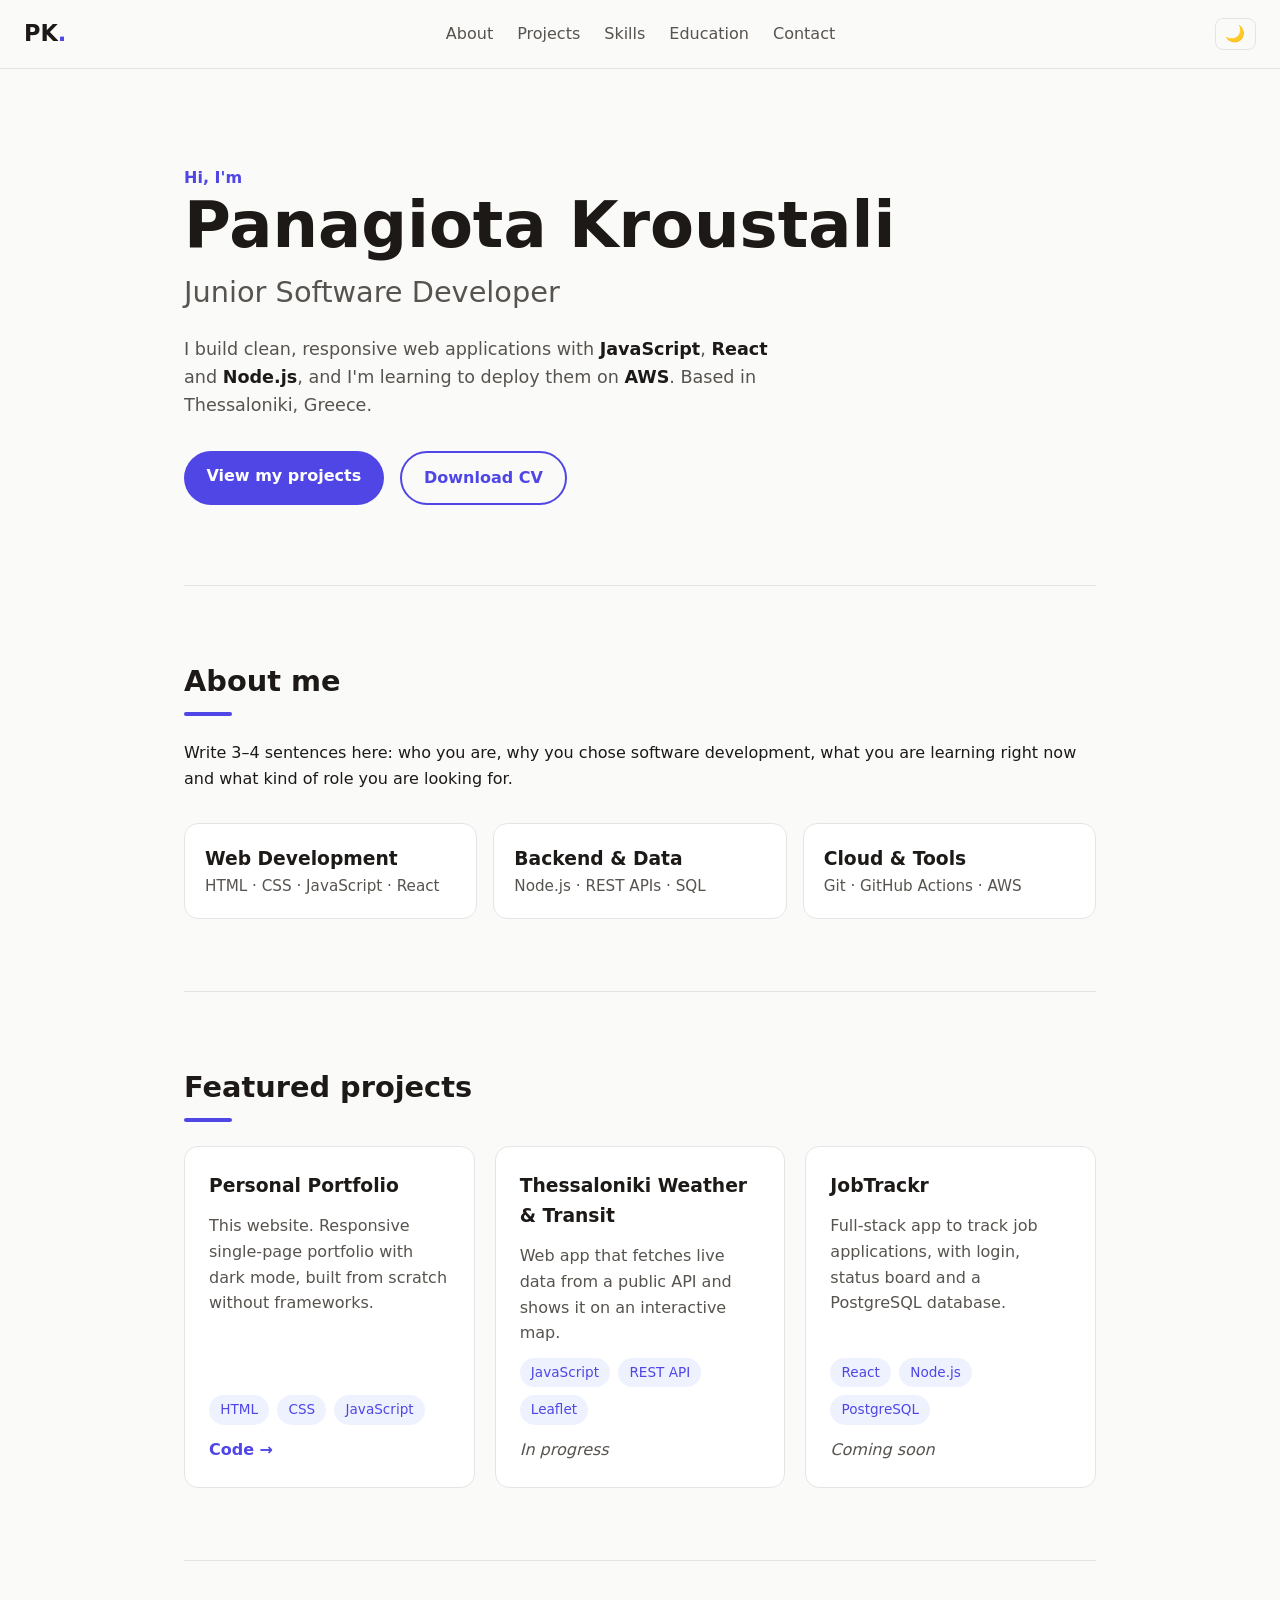
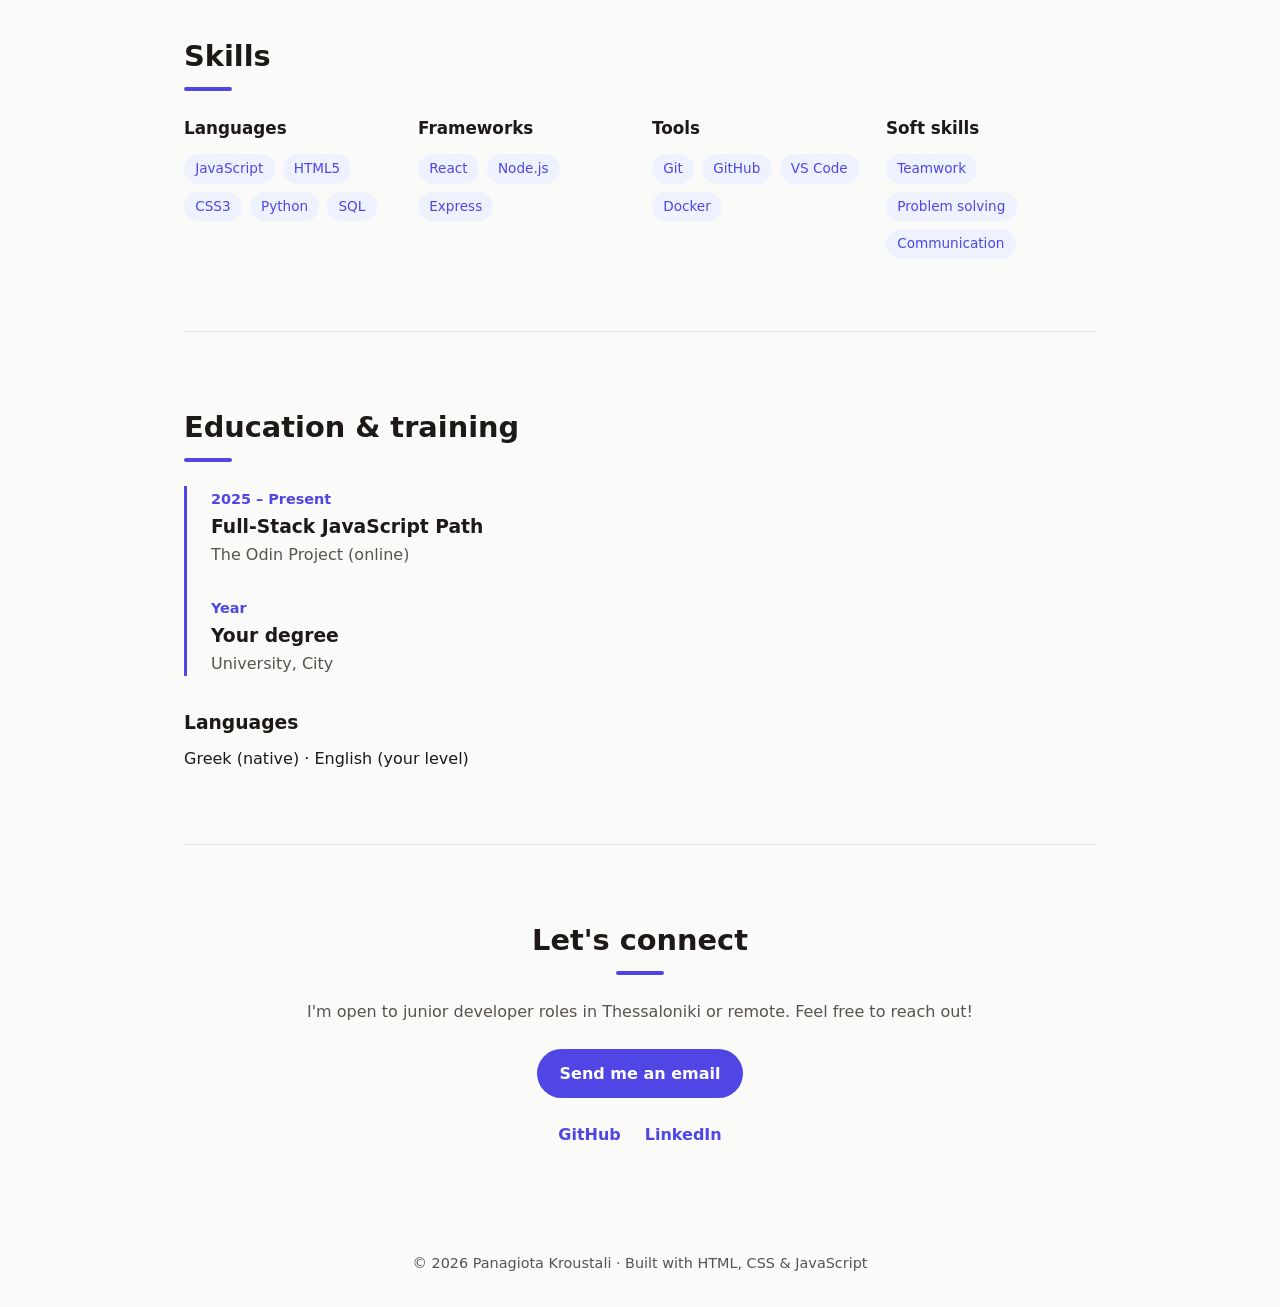
==== index.html @ d5922491 "Add portfolio website" ====
<!DOCTYPE html>
<html lang="en">
<head>
  <meta charset="UTF-8">
  <!-- Κάνει τη σελίδα να φαίνεται σωστά στο κινητό -->
  <meta name="viewport" content="width=device-width, initial-scale=1.0">
  <title>Panagiota Kroustali | Junior Software Developer</title>
  <meta name="description" content="Portfolio of Panagiota Kroustali, Junior Software Developer based in Thessaloniki.">
  <link rel="stylesheet" href="style.css">
</head>
<body>

  <!-- ===== ΜΕΝΟΥ ΠΛΟΗΓΗΣΗΣ (μένει πάνω όταν κάνεις scroll) ===== -->
  <header class="navbar">
    <a href="#top" class="logo">PK<span>.</span></a>
    <nav>
      <ul class="nav-links" id="nav-links">
        <li><a href="#about">About</a></li>
        <li><a href="#projects">Projects</a></li>
        <li><a href="#skills">Skills</a></li>
        <li><a href="#education">Education</a></li>
        <li><a href="#contact">Contact</a></li>
      </ul>
    </nav>
    <div class="nav-actions">
      <!-- Κουμπί για σκούρο/φωτεινό θέμα (το χειρίζεται το script.js) -->
      <button id="theme-toggle" aria-label="Toggle dark mode">🌙</button>
      <!-- Κουμπί μενού για κινητά -->
      <button id="menu-toggle" aria-label="Open menu">☰</button>
    </div>
  </header>

  <main id="top">

    <!-- ===== HERO: η πρώτη εικόνα που βλέπει ο επισκέπτης ===== -->
    <section class="hero">
      <p class="hero-hello">Hi, I'm</p>
      <h1>Panagiota Kroustali</h1>
      <h2 class="hero-title">Junior Software Developer</h2>
      <p class="hero-text">
        I build clean, responsive web applications with
        <strong>JavaScript</strong>, <strong>React</strong> and <strong>Node.js</strong>,
        and I'm learning to deploy them on <strong>AWS</strong>.
        Based in Thessaloniki, Greece.
      </p>
      <div class="hero-buttons">
        <a href="#projects" class="btn btn-primary">View my projects</a>
        <a href="cv.pdf" class="btn btn-outline" target="_blank">Download CV</a>
      </div>
    </section>

    <!-- ===== ABOUT ===== -->
    <section id="about" class="section">
      <h2 class="section-title">About me</h2>
      <p>
        Write 3–4 sentences here: who you are, why you chose software development,
        what you are learning right now and what kind of role you are looking for.
      </p>
      <div class="highlights">
        <div class="highlight">
          <h3>Web Development</h3>
          <p>HTML · CSS · JavaScript · React</p>
        </div>
        <div class="highlight">
          <h3>Backend & Data</h3>
          <p>Node.js · REST APIs · SQL</p>
        </div>
        <div class="highlight">
          <h3>Cloud & Tools</h3>
          <p>Git · GitHub Actions · AWS</p>
        </div>
      </div>
    </section>

    <!-- ===== PROJECTS: η πιο σημαντική ενότητα =====
         Για κάθε νέο project, αντίγραψε ένα ολόκληρο <article class="card"> ... </article> -->
    <section id="projects" class="section">
      <h2 class="section-title">Featured projects</h2>
      <div class="cards">

        <article class="card">
          <h3>Personal Portfolio</h3>
          <p>This website. Responsive single-page portfolio with dark mode, built from scratch without frameworks.</p>
          <ul class="tags">
            <li>HTML</li><li>CSS</li><li>JavaScript</li>
          </ul>
          <div class="card-links">
            <a href="https://github.com/panagiota-kroustali/panagiota-kroustali.github.io" target="_blank">Code →</a>
          </div>
        </article>

        <article class="card">
          <h3>Thessaloniki Weather & Transit</h3>
          <p>Web app that fetches live data from a public API and shows it on an interactive map.</p>
          <ul class="tags">
            <li>JavaScript</li><li>REST API</li><li>Leaflet</li>
          </ul>
          <div class="card-links">
            <span class="soon">In progress</span>
          </div>
        </article>

        <article class="card">
          <h3>JobTrackr</h3>
          <p>Full-stack app to track job applications, with login, status board and a PostgreSQL database.</p>
          <ul class="tags">
            <li>React</li><li>Node.js</li><li>PostgreSQL</li>
          </ul>
          <div class="card-links">
            <span class="soon">Coming soon</span>
          </div>
        </article>

      </div>
    </section>

    <!-- ===== SKILLS ===== -->
    <section id="skills" class="section">
      <h2 class="section-title">Skills</h2>
      <div class="skills-grid">
        <div>
          <h3>Languages</h3>
          <ul class="tags"><li>JavaScript</li><li>HTML5</li><li>CSS3</li><li>Python</li><li>SQL</li></ul>
        </div>
        <div>
          <h3>Frameworks</h3>
          <ul class="tags"><li>React</li><li>Node.js</li><li>Express</li></ul>
        </div>
        <div>
          <h3>Tools</h3>
          <ul class="tags"><li>Git</li><li>GitHub</li><li>VS Code</li><li>Docker</li></ul>
        </div>
        <div>
          <h3>Soft skills</h3>
          <ul class="tags"><li>Teamwork</li><li>Problem solving</li><li>Communication</li></ul>
        </div>
      </div>
    </section>

    <!-- ===== EDUCATION ===== -->
    <section id="education" class="section">
      <h2 class="section-title">Education & training</h2>
      <div class="timeline">
        <div class="timeline-item">
          <span class="year">2025 – Present</span>
          <h3>Full-Stack JavaScript Path</h3>
          <p>The Odin Project (online)</p>
        </div>
        <div class="timeline-item">
          <span class="year">Year</span>
          <h3>Your degree</h3>
          <p>University, City</p>
        </div>
      </div>
      <h3 class="sub-title">Languages</h3>
      <p>Greek (native) · English (your level)</p>
    </section>

    <!-- ===== CONTACT ===== -->
    <section id="contact" class="section contact">
      <h2 class="section-title">Let's connect</h2>
      <p>I'm open to junior developer roles in Thessaloniki or remote. Feel free to reach out!</p>
      <a href="mailto:your.email@example.com" class="btn btn-primary">Send me an email</a>
      <div class="socials">
        <a href="https://github.com/panagiota-kroustali" target="_blank">GitHub</a>
        <a href="https://linkedin.com/in/your-profile" target="_blank">LinkedIn</a>
      </div>
    </section>

  </main>

  <footer class="footer">
    <p>© <span id="year"></span> Panagiota Kroustali · Built with HTML, CSS & JavaScript</p>
  </footer>

  <script src="script.js"></script>
</body>
</html>
---- style.css ----
/* ===== ΧΡΩΜΑΤΑ & ΜΕΤΑΒΛΗΤΕΣ =====
   Άλλαξε εδώ τα χρώματα και αλλάζει όλη η σελίδα. */
:root {
  --bg: #fafaf9;
  --surface: #ffffff;
  --text: #1c1917;
  --muted: #57534e;
  --accent: #4f46e5;       /* κύριο χρώμα (μωβ-μπλε) */
  --accent-soft: #eef2ff;
  --border: #e7e5e4;
  --radius: 14px;
  --max-width: 960px;
}

/* Σκούρο θέμα: ενεργοποιείται όταν το <body> έχει την κλάση "dark" */
body.dark {
  --bg: #0c0a09;
  --surface: #1c1917;
  --text: #f5f5f4;
  --muted: #a8a29e;
  --accent: #818cf8;
  --accent-soft: #1e1b4b;
  --border: #292524;
}

/* ===== ΒΑΣΙΚΑ ===== */
* { box-sizing: border-box; margin: 0; padding: 0; }

html { scroll-behavior: smooth; scroll-padding-top: 80px; }

body {
  font-family: system-ui, -apple-system, "Segoe UI", Roboto, sans-serif;
  background: var(--bg);
  color: var(--text);
  line-height: 1.6;
  transition: background 0.3s, color 0.3s;
}

a { color: var(--accent); text-decoration: none; }
a:hover { text-decoration: underline; }

/* ===== NAVBAR ===== */
.navbar {
  position: sticky;
  top: 0;
  z-index: 10;
  display: flex;
  align-items: center;
  justify-content: space-between;
  padding: 1rem 1.5rem;
  background: var(--bg);
  border-bottom: 1px solid var(--border);
}

.logo { font-weight: 800; font-size: 1.4rem; color: var(--text); }
.logo span { color: var(--accent); }

.nav-links { display: flex; gap: 1.5rem; list-style: none; }
.nav-links a { color: var(--muted); font-weight: 500; }
.nav-links a:hover { color: var(--accent); text-decoration: none; }

.nav-actions { display: flex; gap: 0.5rem; }
.nav-actions button {
  background: none;
  border: 1px solid var(--border);
  border-radius: 8px;
  padding: 0.35rem 0.6rem;
  font-size: 1rem;
  cursor: pointer;
  color: var(--text);
}
#menu-toggle { display: none; } /* εμφανίζεται μόνο σε κινητά */

/* ===== ΕΝΟΤΗΤΕΣ ===== */
main { max-width: var(--max-width); margin: 0 auto; padding: 0 1.5rem; }

.section { padding: 4.5rem 0; border-bottom: 1px solid var(--border); }

.section-title {
  font-size: 1.8rem;
  margin-bottom: 1.5rem;
}
.section-title::after {
  content: "";
  display: block;
  width: 48px;
  height: 4px;
  margin-top: 0.5rem;
  border-radius: 2px;
  background: var(--accent);
}

.sub-title { margin: 2rem 0 0.5rem; }

/* ===== HERO ===== */
.hero { padding: 6rem 0 5rem; border-bottom: 1px solid var(--border); }
.hero-hello { color: var(--accent); font-weight: 600; }
.hero h1 { font-size: clamp(2.5rem, 7vw, 4rem); line-height: 1.1; }
.hero-title { font-size: clamp(1.3rem, 3vw, 1.8rem); color: var(--muted); font-weight: 500; margin: 0.5rem 0 1.25rem; }
.hero-text { max-width: 600px; color: var(--muted); font-size: 1.1rem; }
.hero-text strong { color: var(--text); }
.hero-buttons { display: flex; flex-wrap: wrap; gap: 1rem; margin-top: 2rem; }

/* ===== ΚΟΥΜΠΙΑ ===== */
.btn {
  display: inline-block;
  padding: 0.75rem 1.4rem;
  border-radius: 999px;
  font-weight: 600;
  transition: transform 0.15s;
}
.btn:hover { transform: translateY(-2px); text-decoration: none; }
.btn-primary { background: var(--accent); color: #fff; }
.btn-outline { border: 2px solid var(--accent); color: var(--accent); }

/* ===== ABOUT ===== */
.highlights {
  display: grid;
  grid-template-columns: repeat(auto-fit, minmax(220px, 1fr));
  gap: 1rem;
  margin-top: 2rem;
}
.highlight {
  background: var(--surface);
  border: 1px solid var(--border);
  border-radius: var(--radius);
  padding: 1.25rem;
}
.highlight p { color: var(--muted); font-size: 0.95rem; }

/* ===== PROJECTS ===== */
.cards {
  display: grid;
  grid-template-columns: repeat(auto-fit, minmax(260px, 1fr));
  gap: 1.25rem;
}
.card {
  display: flex;
  flex-direction: column;
  gap: 0.75rem;
  background: var(--surface);
  border: 1px solid var(--border);
  border-radius: var(--radius);
  padding: 1.5rem;
  transition: transform 0.2s, box-shadow 0.2s;
}
.card:hover { transform: translateY(-4px); box-shadow: 0 10px 30px rgba(0, 0, 0, 0.08); }
.card p { color: var(--muted); flex-grow: 1; }
.card-links { font-weight: 600; }
.soon { color: var(--muted); font-style: italic; font-weight: 400; }

/* ===== TAGS (ετικέτες τεχνολογιών) ===== */
.tags { display: flex; flex-wrap: wrap; gap: 0.5rem; list-style: none; }
.tags li {
  background: var(--accent-soft);
  color: var(--accent);
  padding: 0.25rem 0.7rem;
  border-radius: 999px;
  font-size: 0.85rem;
  font-weight: 500;
}

/* ===== SKILLS ===== */
.skills-grid {
  display: grid;
  grid-template-columns: repeat(auto-fit, minmax(200px, 1fr));
  gap: 1.5rem;
}
.skills-grid h3 { margin-bottom: 0.75rem; font-size: 1.05rem; }

/* ===== EDUCATION (χρονολόγιο) ===== */
.timeline { border-left: 3px solid var(--accent); padding-left: 1.5rem; }
.timeline-item { margin-bottom: 1.75rem; }
.timeline-item .year { color: var(--accent); font-weight: 600; font-size: 0.9rem; }
.timeline-item p { color: var(--muted); }

/* ===== CONTACT ===== */
.contact { text-align: center; border-bottom: none; }
.contact .section-title::after { margin-left: auto; margin-right: auto; }
.contact p { color: var(--muted); margin-bottom: 1.5rem; }
.socials { display: flex; justify-content: center; gap: 1.5rem; margin-top: 1.5rem; font-weight: 600; }

/* ===== FOOTER ===== */
.footer { text-align: center; padding: 2rem; color: var(--muted); font-size: 0.9rem; }

/* ===== ΚΙΝΗΤΑ (οθόνες μικρότερες από 700px) ===== */
@media (max-width: 700px) {
  #menu-toggle { display: inline-block; }
  .nav-links {
    display: none;                 /* κρυμμένο μέχρι να πατηθεί το ☰ */
    position: absolute;
    top: 100%;
    left: 0;
    right: 0;
    flex-direction: column;
    gap: 0;
    background: var(--bg);
    border-bottom: 1px solid var(--border);
  }
  .nav-links.open { display: flex; }
  .nav-links a { display: block; padding: 1rem 1.5rem; }
  .hero { padding: 4rem 0 3.5rem; }
}
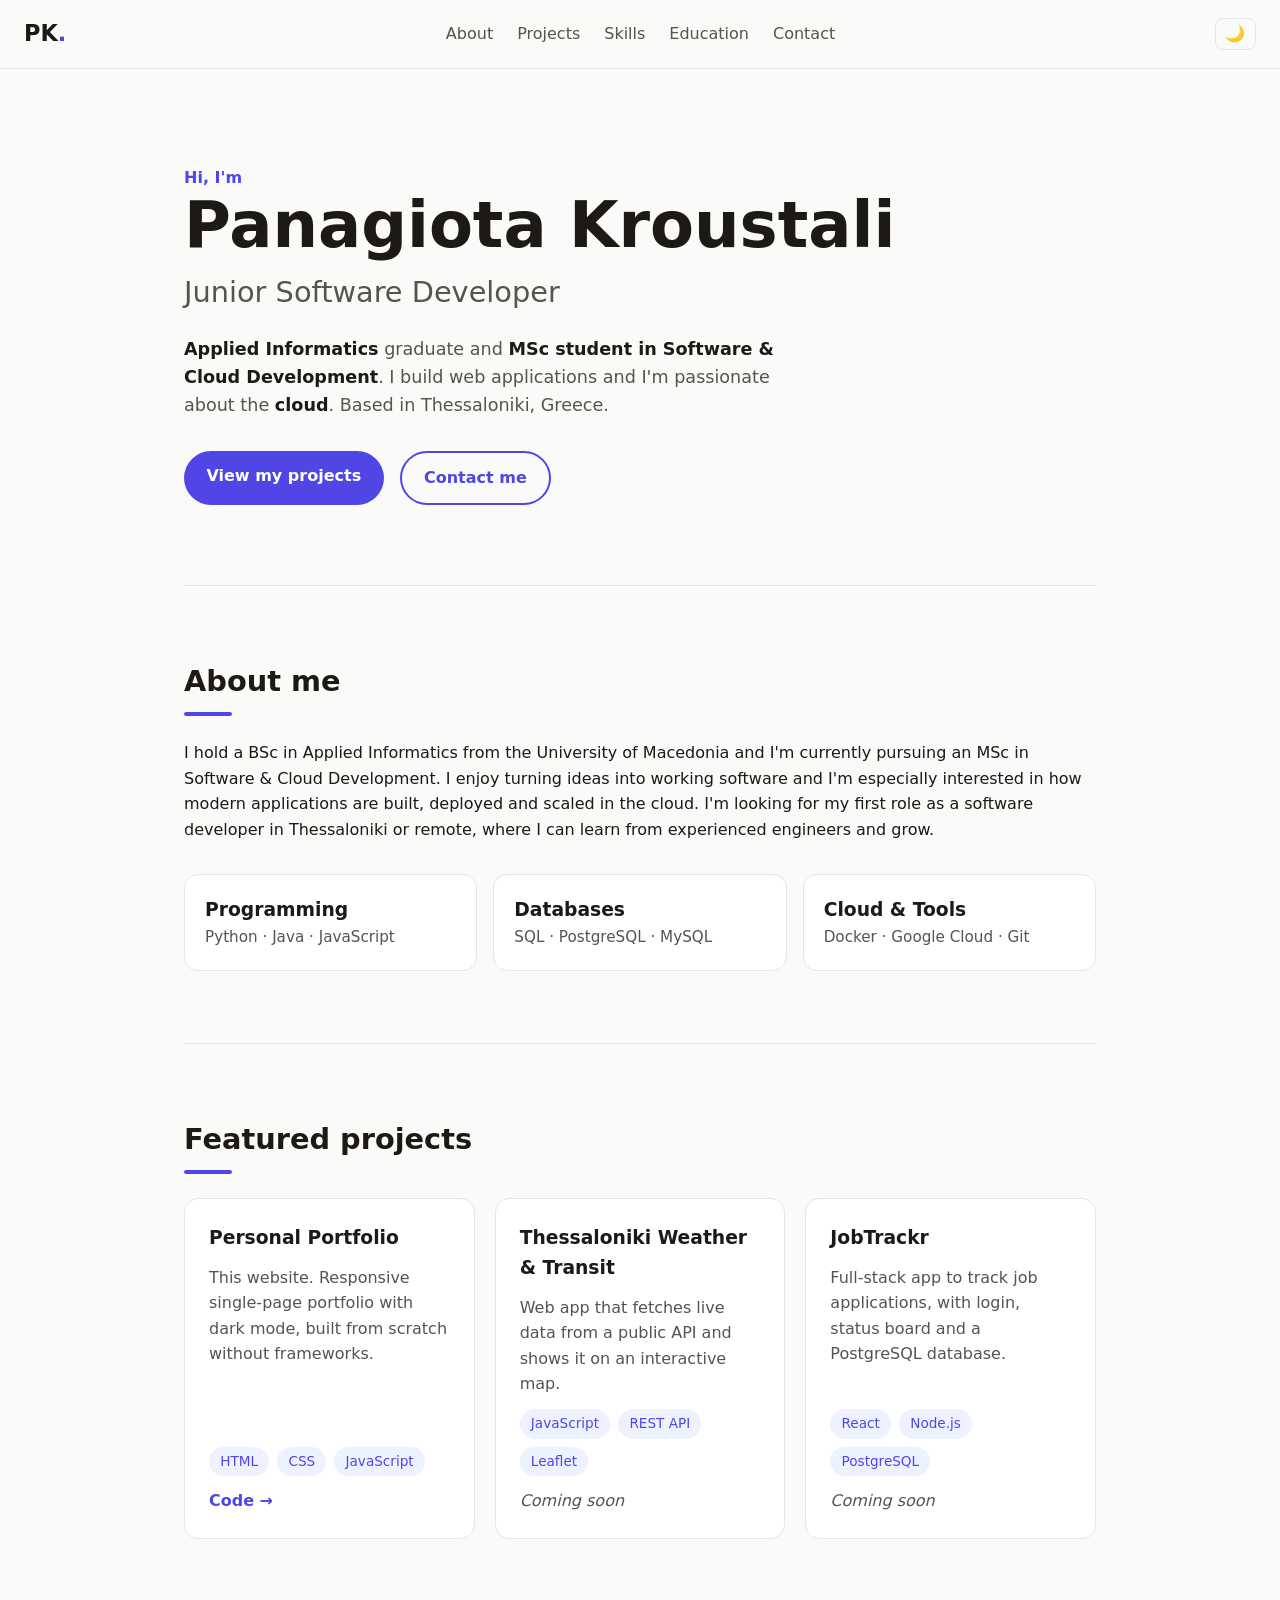
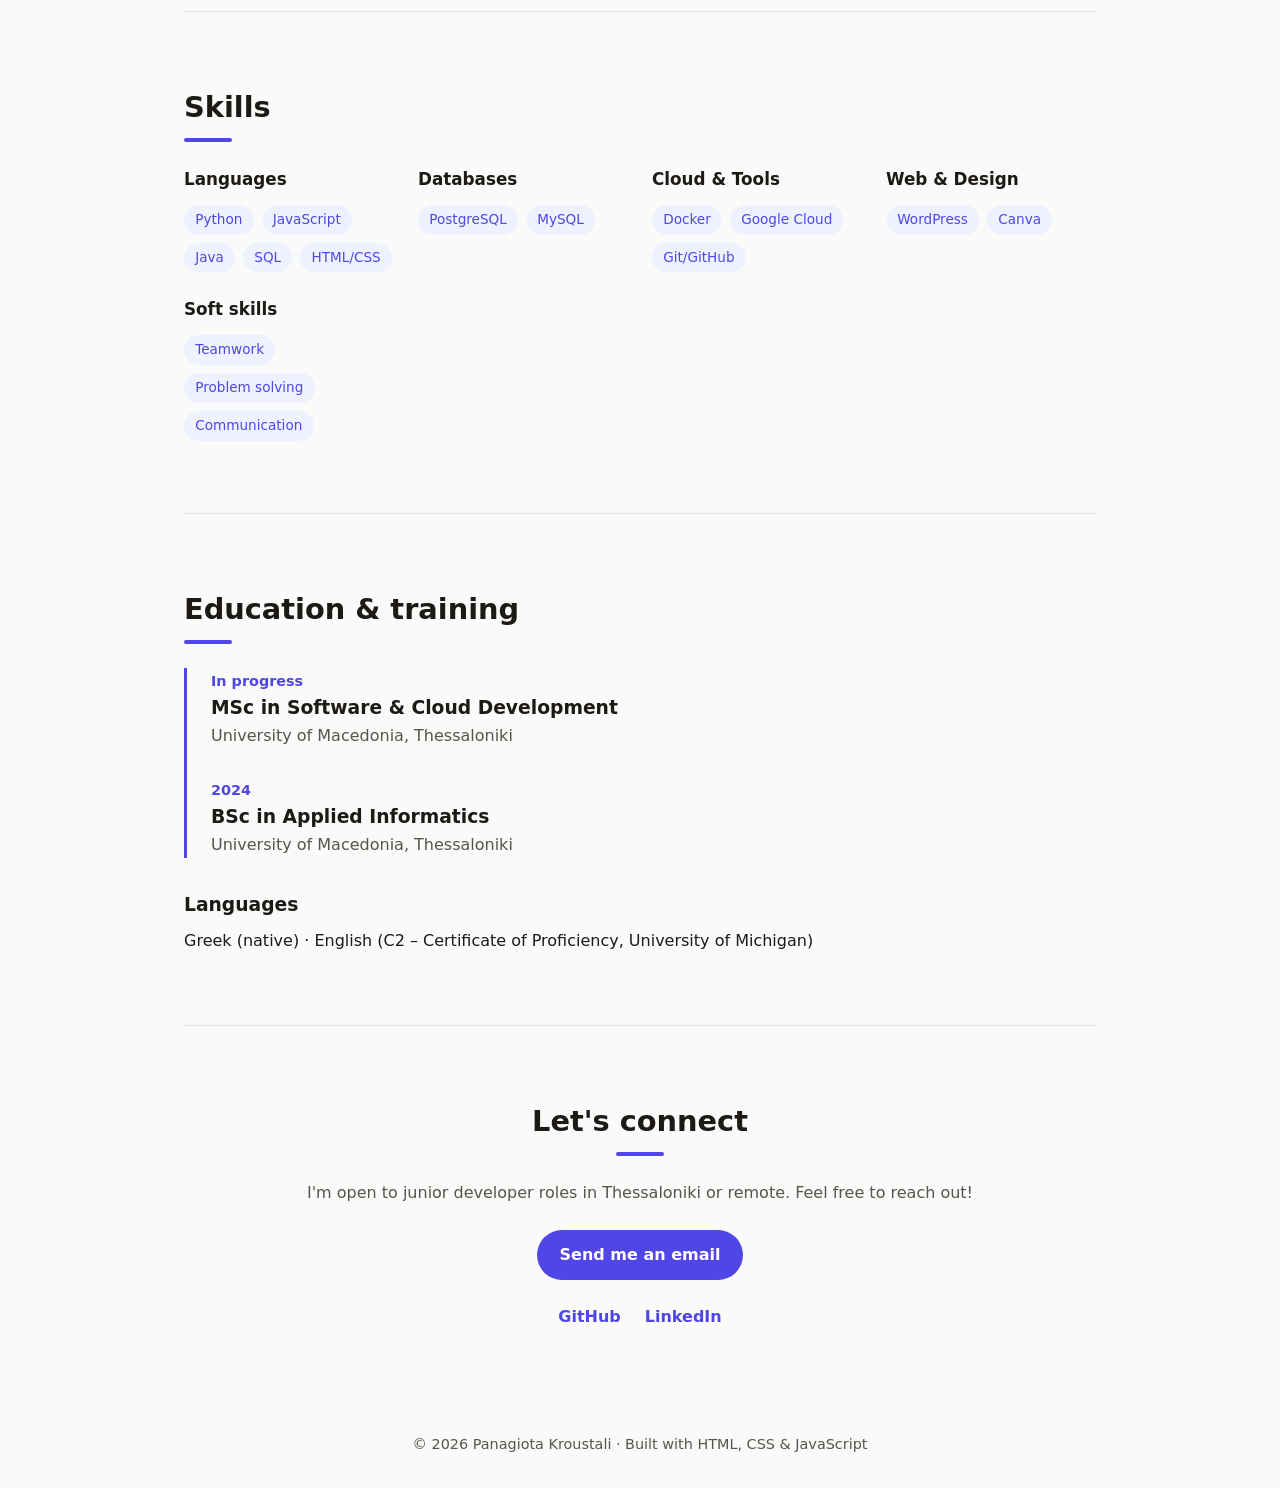
==== commit 9cd9eb68: "Add files via upload" ====
--- a/index.html
+++ b/index.html
@@ -38,14 +38,16 @@
       <h1>Panagiota Kroustali</h1>
       <h2 class="hero-title">Junior Software Developer</h2>
       <p class="hero-text">
-        I build clean, responsive web applications with
-        <strong>JavaScript</strong>, <strong>React</strong> and <strong>Node.js</strong>,
-        and I'm learning to deploy them on <strong>AWS</strong>.
+        <strong>Applied Informatics</strong> graduate and
+        <strong>MSc student in Software &amp; Cloud Development</strong>.
+        I build web applications and I'm passionate about the <strong>cloud</strong>.
         Based in Thessaloniki, Greece.
       </p>
       <div class="hero-buttons">
         <a href="#projects" class="btn btn-primary">View my projects</a>
-        <a href="cv.pdf" class="btn btn-outline" target="_blank">Download CV</a>
+        <!-- Όταν ανεβάσεις το cv.pdf στο repository, σβήσε τα σημάδια σχολίου γύρω από την επόμενη γραμμή -->
+        <!-- <a href="cv.pdf" class="btn btn-outline" target="_blank">Download CV</a> -->
+        <a href="#contact" class="btn btn-outline">Contact me</a>
       </div>
     </section>
 
@@ -53,21 +55,24 @@
     <section id="about" class="section">
       <h2 class="section-title">About me</h2>
       <p>
-        Write 3–4 sentences here: who you are, why you chose software development,
-        what you are learning right now and what kind of role you are looking for.
+        I hold a BSc in Applied Informatics from the University of Macedonia and I'm currently
+        pursuing an MSc in Software &amp; Cloud Development. I enjoy turning ideas into working
+        software and I'm especially interested in how modern applications are built, deployed
+        and scaled in the cloud. I'm looking for my first role as a software developer in
+        Thessaloniki or remote, where I can learn from experienced engineers and grow.
       </p>
       <div class="highlights">
         <div class="highlight">
-          <h3>Web Development</h3>
-          <p>HTML · CSS · JavaScript · React</p>
+          <h3>Programming</h3>
+          <p>Python · Java · JavaScript</p>
         </div>
         <div class="highlight">
-          <h3>Backend & Data</h3>
-          <p>Node.js · REST APIs · SQL</p>
+          <h3>Databases</h3>
+          <p>SQL · PostgreSQL · MySQL</p>
         </div>
         <div class="highlight">
           <h3>Cloud & Tools</h3>
-          <p>Git · GitHub Actions · AWS</p>
+          <p>Docker · Google Cloud · Git</p>
         </div>
       </div>
     </section>
@@ -96,7 +101,7 @@
             <li>JavaScript</li><li>REST API</li><li>Leaflet</li>
           </ul>
           <div class="card-links">
-            <span class="soon">In progress</span>
+            <span class="soon">Coming soon</span>
           </div>
         </article>
 
@@ -120,15 +125,19 @@
       <div class="skills-grid">
         <div>
           <h3>Languages</h3>
-          <ul class="tags"><li>JavaScript</li><li>HTML5</li><li>CSS3</li><li>Python</li><li>SQL</li></ul>
+          <ul class="tags"><li>Python</li><li>JavaScript</li><li>Java</li><li>SQL</li><li>HTML/CSS</li></ul>
         </div>
         <div>
-          <h3>Frameworks</h3>
-          <ul class="tags"><li>React</li><li>Node.js</li><li>Express</li></ul>
+          <h3>Databases</h3>
+          <ul class="tags"><li>PostgreSQL</li><li>MySQL</li></ul>
         </div>
         <div>
-          <h3>Tools</h3>
-          <ul class="tags"><li>Git</li><li>GitHub</li><li>VS Code</li><li>Docker</li></ul>
+          <h3>Cloud & Tools</h3>
+          <ul class="tags"><li>Docker</li><li>Google Cloud</li><li>Git/GitHub</li></ul>
+        </div>
+        <div>
+          <h3>Web & Design</h3>
+          <ul class="tags"><li>WordPress</li><li>Canva</li></ul>
         </div>
         <div>
           <h3>Soft skills</h3>
@@ -142,28 +151,28 @@
       <h2 class="section-title">Education & training</h2>
       <div class="timeline">
         <div class="timeline-item">
-          <span class="year">2025 – Present</span>
-          <h3>Full-Stack JavaScript Path</h3>
-          <p>The Odin Project (online)</p>
+          <span class="year">In progress</span>
+          <h3>MSc in Software &amp; Cloud Development</h3>
+          <p>University of Macedonia, Thessaloniki</p>
         </div>
         <div class="timeline-item">
-          <span class="year">Year</span>
-          <h3>Your degree</h3>
-          <p>University, City</p>
+          <span class="year">2024</span>
+          <h3>BSc in Applied Informatics</h3>
+          <p>University of Macedonia, Thessaloniki</p>
         </div>
       </div>
       <h3 class="sub-title">Languages</h3>
-      <p>Greek (native) · English (your level)</p>
+      <p>Greek (native) · English (C2 – Certificate of Proficiency, University of Michigan)</p>
     </section>
 
     <!-- ===== CONTACT ===== -->
     <section id="contact" class="section contact">
       <h2 class="section-title">Let's connect</h2>
       <p>I'm open to junior developer roles in Thessaloniki or remote. Feel free to reach out!</p>
-      <a href="mailto:your.email@example.com" class="btn btn-primary">Send me an email</a>
+      <a href="mailto:giotakrou@gmail.com" class="btn btn-primary">Send me an email</a>
       <div class="socials">
         <a href="https://github.com/panagiota-kroustali" target="_blank">GitHub</a>
-        <a href="https://linkedin.com/in/your-profile" target="_blank">LinkedIn</a>
+        <a href="https://www.linkedin.com/in/giota-kroustali-609902282/" target="_blank">LinkedIn</a>
       </div>
     </section>
 
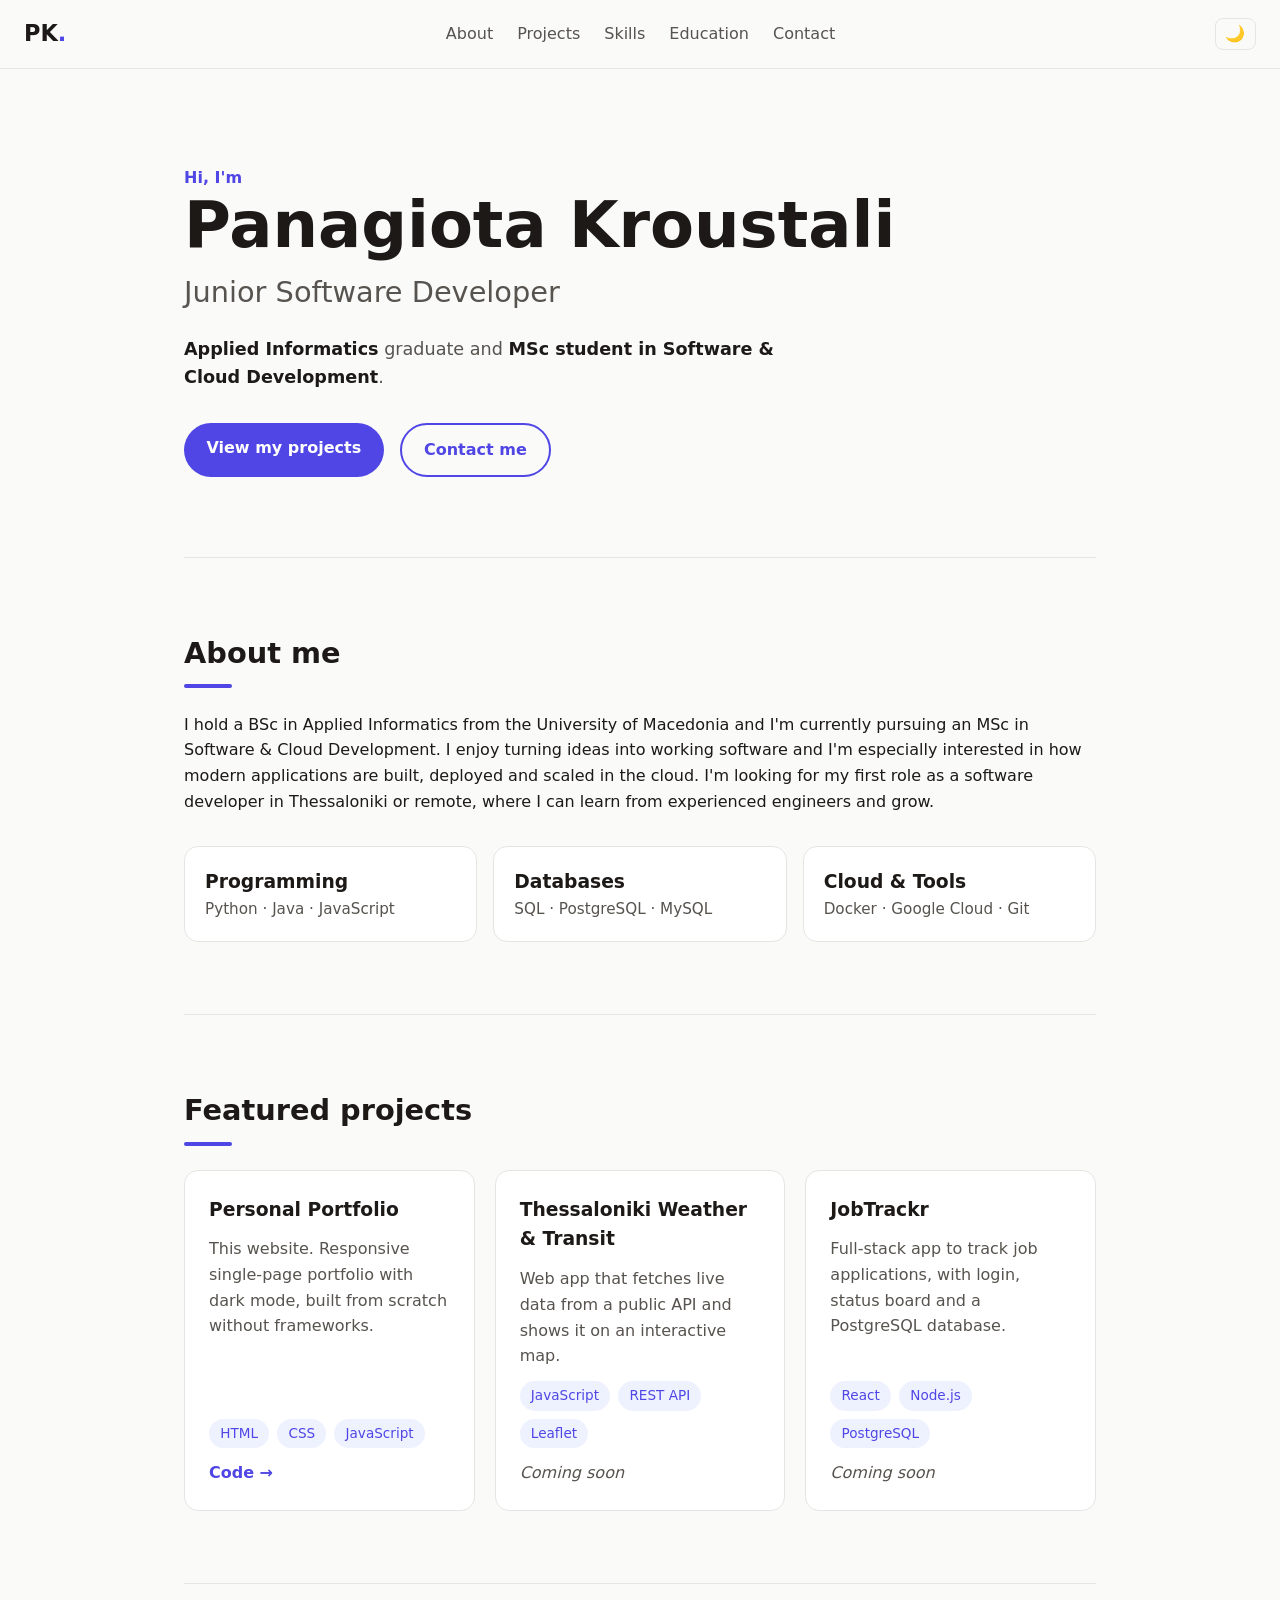
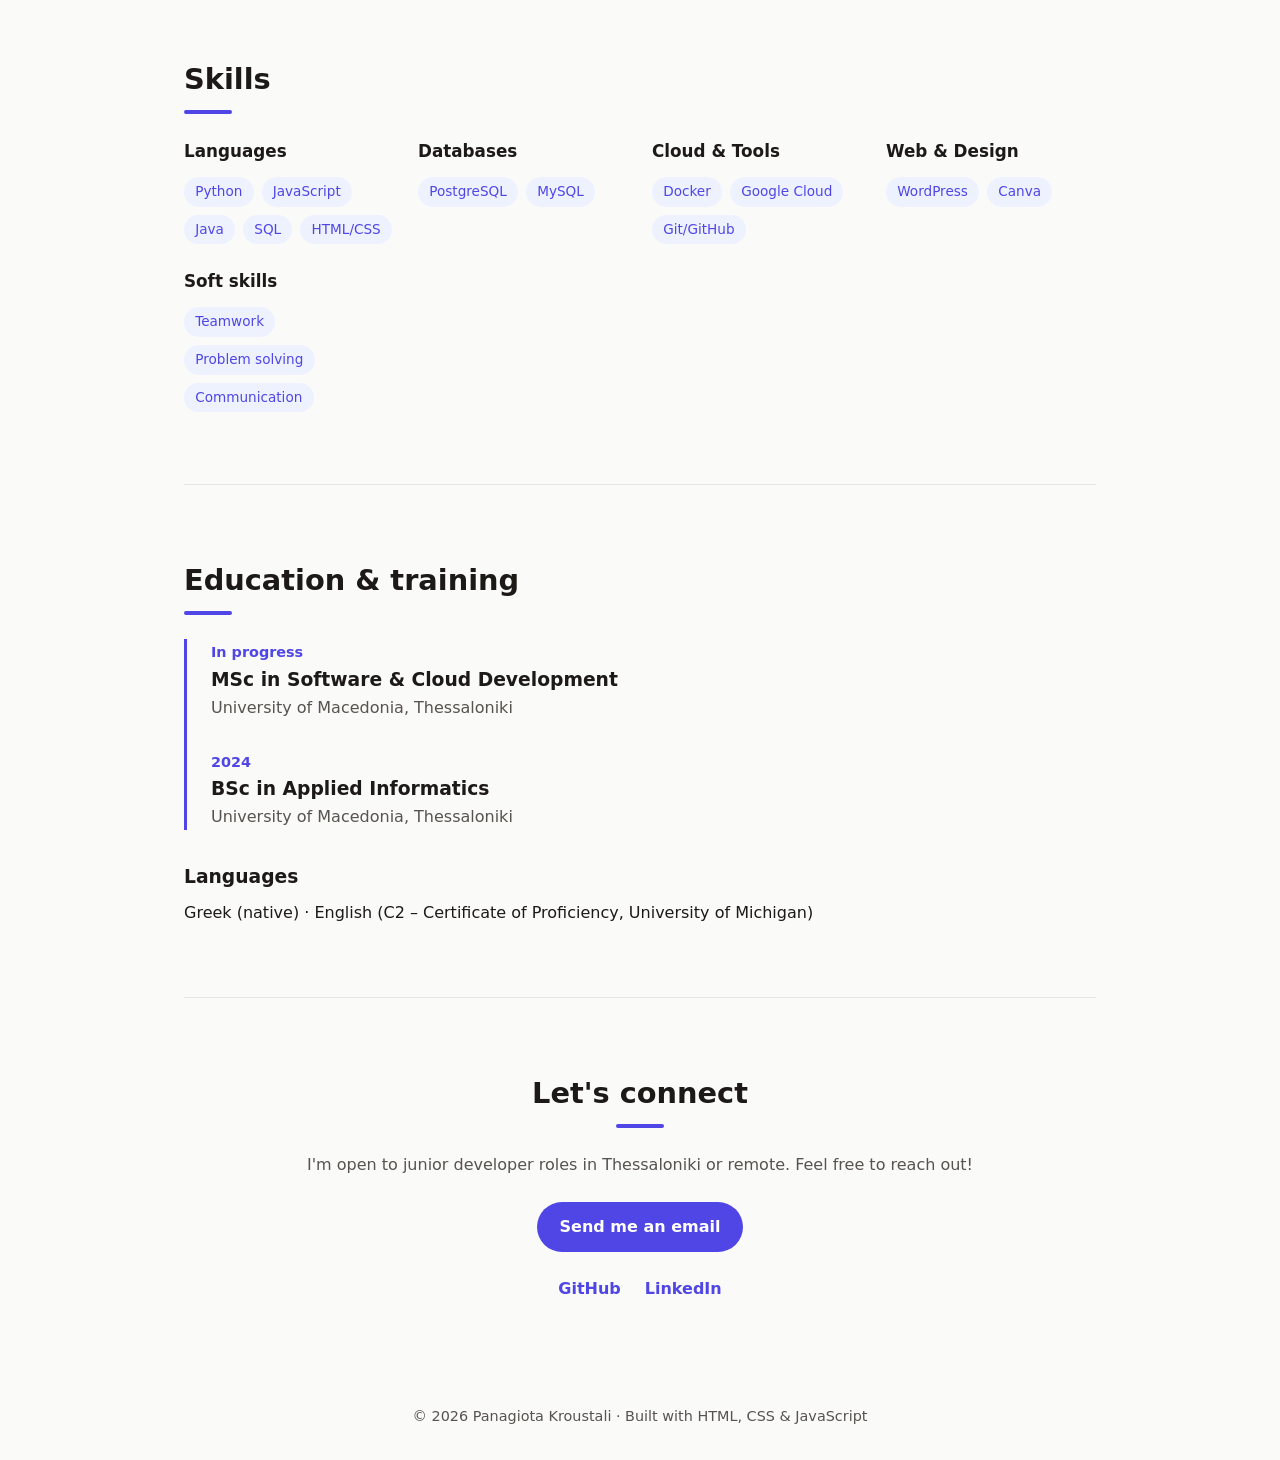
==== commit 1cf719c7: "Update index.html" ====
--- a/index.html
+++ b/index.html
@@ -40,8 +40,7 @@
       <p class="hero-text">
         <strong>Applied Informatics</strong> graduate and
         <strong>MSc student in Software &amp; Cloud Development</strong>.
-        I build web applications and I'm passionate about the <strong>cloud</strong>.
-        Based in Thessaloniki, Greece.
+       
       </p>
       <div class="hero-buttons">
         <a href="#projects" class="btn btn-primary">View my projects</a>
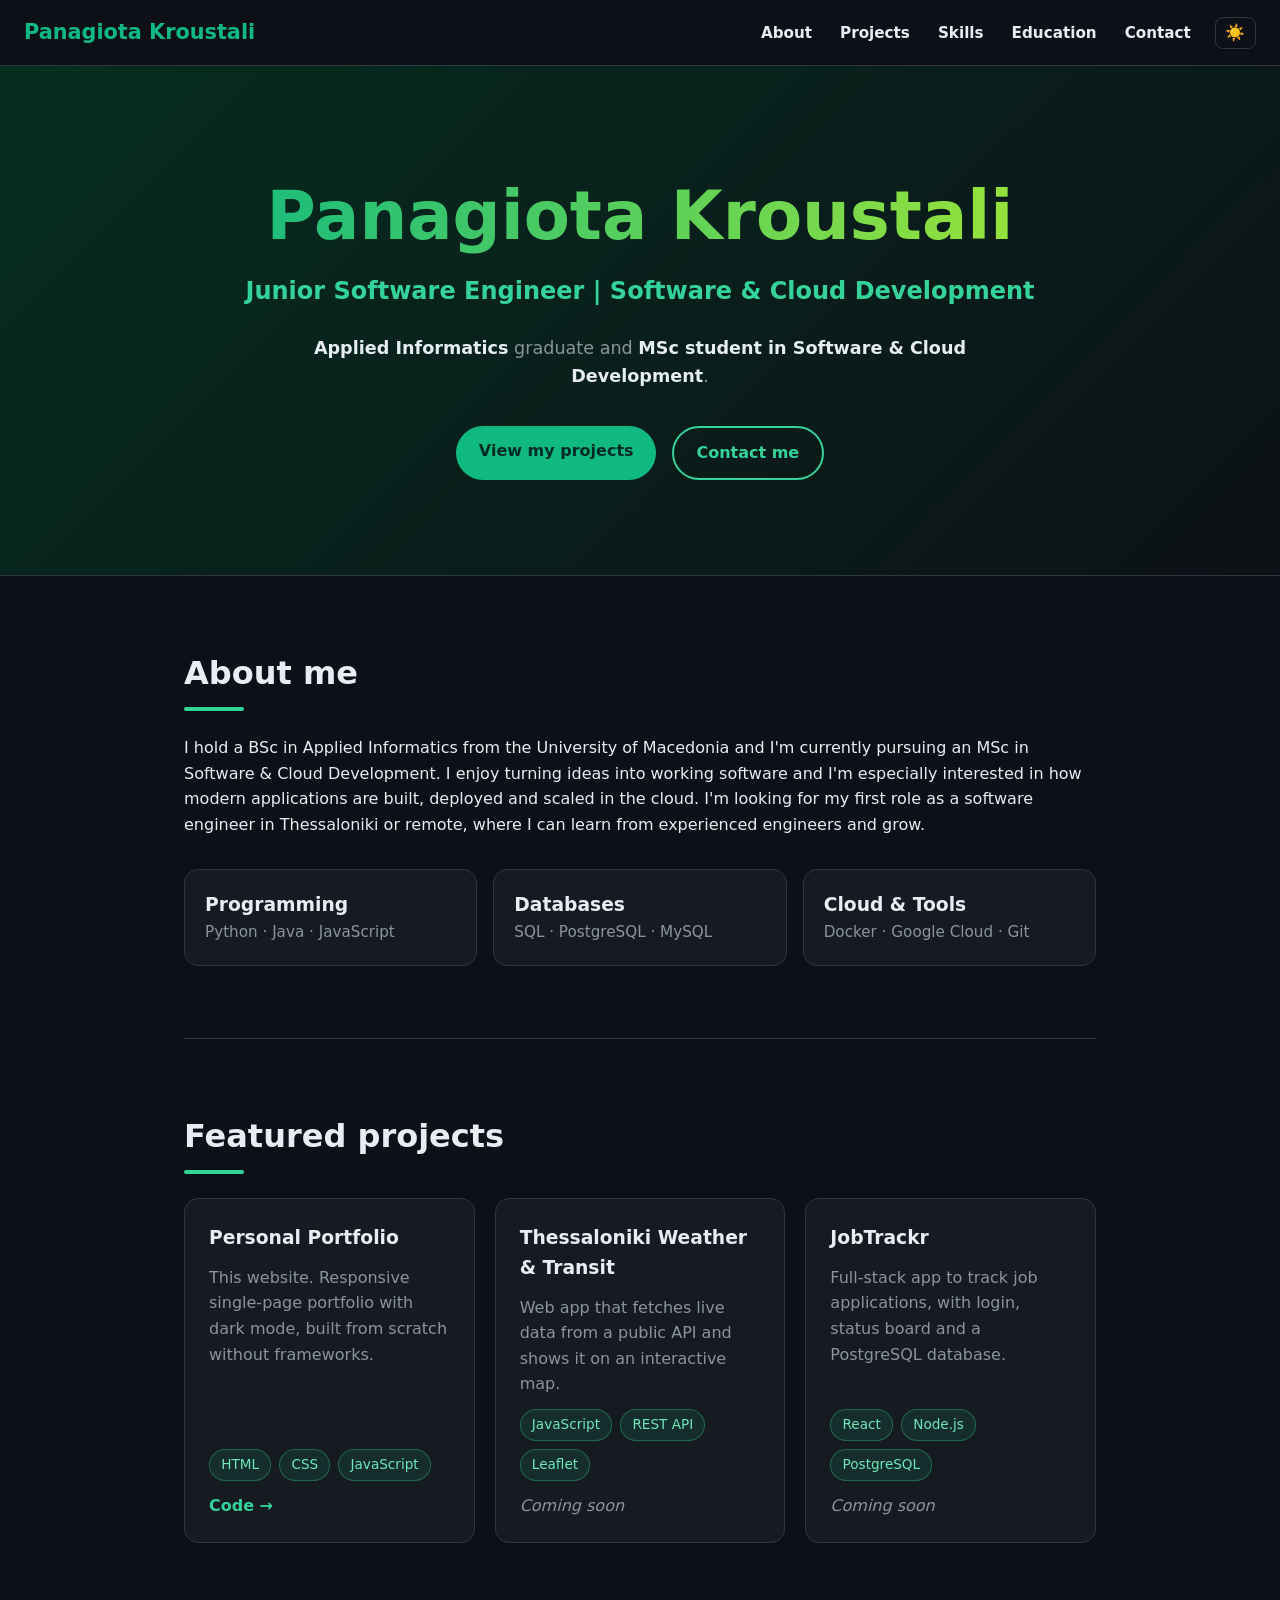
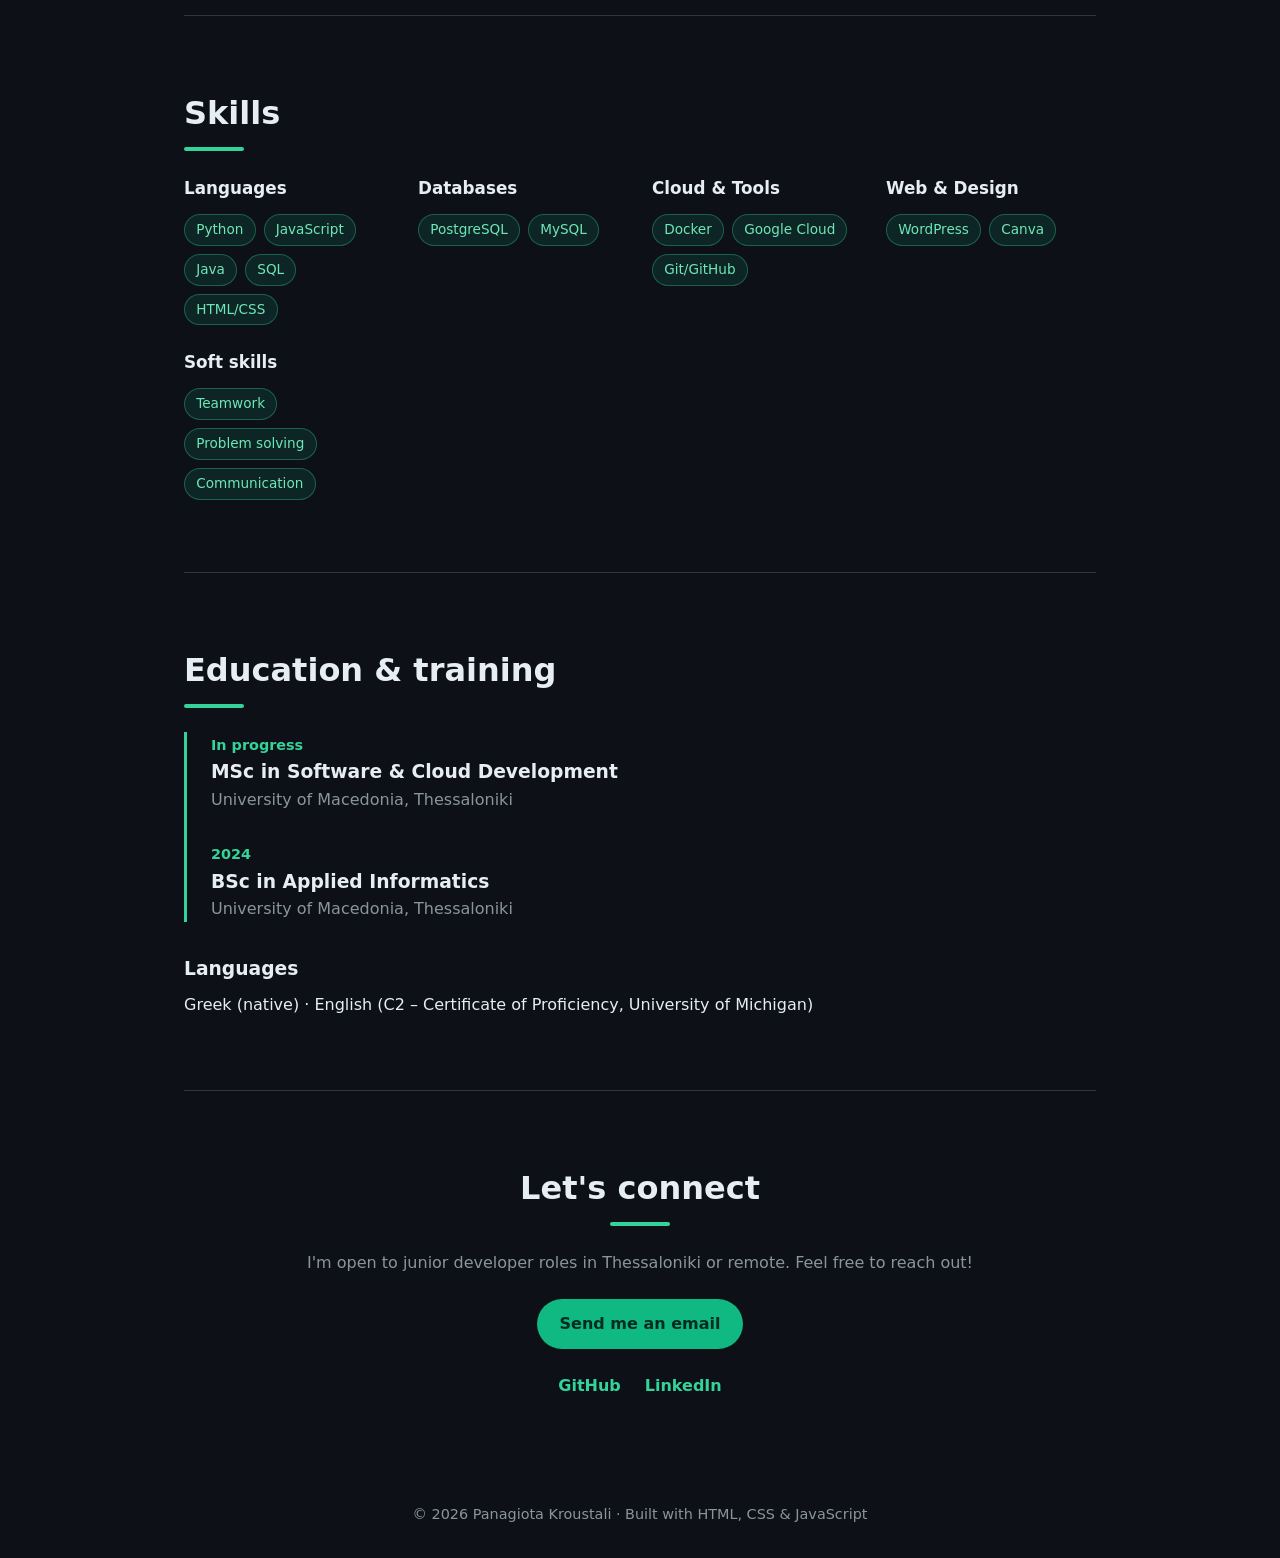
==== commit fe9e4366: "Add files via upload" ====
--- a/index.html
+++ b/index.html
@@ -2,17 +2,15 @@
 <html lang="en">
 <head>
   <meta charset="UTF-8">
-  <!-- Κάνει τη σελίδα να φαίνεται σωστά στο κινητό -->
   <meta name="viewport" content="width=device-width, initial-scale=1.0">
-  <title>Panagiota Kroustali | Junior Software Developer</title>
-  <meta name="description" content="Portfolio of Panagiota Kroustali, Junior Software Developer based in Thessaloniki.">
+  <title>Panagiota Kroustali | Junior Software Engineer</title>
+  <meta name="description" content="Portfolio of Panagiota Kroustali, Junior Software Engineer based in Thessaloniki.">
   <link rel="stylesheet" href="style.css">
 </head>
 <body>
 
-  <!-- ===== ΜΕΝΟΥ ΠΛΟΗΓΗΣΗΣ (μένει πάνω όταν κάνεις scroll) ===== -->
   <header class="navbar">
-    <a href="#top" class="logo">PK<span>.</span></a>
+    <a href="#top" class="logo">Panagiota Kroustali</a>
     <nav>
       <ul class="nav-links" id="nav-links">
         <li><a href="#about">About</a></li>
@@ -23,41 +21,33 @@
       </ul>
     </nav>
     <div class="nav-actions">
-      <!-- Κουμπί για σκούρο/φωτεινό θέμα (το χειρίζεται το script.js) -->
       <button id="theme-toggle" aria-label="Toggle dark mode">🌙</button>
-      <!-- Κουμπί μενού για κινητά -->
       <button id="menu-toggle" aria-label="Open menu">☰</button>
     </div>
   </header>
 
   <main id="top">
 
-    <!-- ===== HERO: η πρώτη εικόνα που βλέπει ο επισκέπτης ===== -->
     <section class="hero">
-      <p class="hero-hello">Hi, I'm</p>
       <h1>Panagiota Kroustali</h1>
-      <h2 class="hero-title">Junior Software Developer</h2>
+      <h2 class="hero-title">Junior Software Engineer | Software &amp; Cloud Development</h2>
       <p class="hero-text">
         <strong>Applied Informatics</strong> graduate and
         <strong>MSc student in Software &amp; Cloud Development</strong>.
-       
       </p>
       <div class="hero-buttons">
         <a href="#projects" class="btn btn-primary">View my projects</a>
-        <!-- Όταν ανεβάσεις το cv.pdf στο repository, σβήσε τα σημάδια σχολίου γύρω από την επόμενη γραμμή -->
-        <!-- <a href="cv.pdf" class="btn btn-outline" target="_blank">Download CV</a> -->
         <a href="#contact" class="btn btn-outline">Contact me</a>
       </div>
     </section>
 
-    <!-- ===== ABOUT ===== -->
     <section id="about" class="section">
       <h2 class="section-title">About me</h2>
       <p>
         I hold a BSc in Applied Informatics from the University of Macedonia and I'm currently
         pursuing an MSc in Software &amp; Cloud Development. I enjoy turning ideas into working
         software and I'm especially interested in how modern applications are built, deployed
-        and scaled in the cloud. I'm looking for my first role as a software developer in
+        and scaled in the cloud. I'm looking for my first role as a software engineer in
         Thessaloniki or remote, where I can learn from experienced engineers and grow.
       </p>
       <div class="highlights">
@@ -76,8 +66,6 @@
       </div>
     </section>
 
-    <!-- ===== PROJECTS: η πιο σημαντική ενότητα =====
-         Για κάθε νέο project, αντίγραψε ένα ολόκληρο <article class="card"> ... </article> -->
     <section id="projects" class="section">
       <h2 class="section-title">Featured projects</h2>
       <div class="cards">
@@ -118,7 +106,6 @@
       </div>
     </section>
 
-    <!-- ===== SKILLS ===== -->
     <section id="skills" class="section">
       <h2 class="section-title">Skills</h2>
       <div class="skills-grid">
@@ -145,7 +132,6 @@
       </div>
     </section>
 
-    <!-- ===== EDUCATION ===== -->
     <section id="education" class="section">
       <h2 class="section-title">Education & training</h2>
       <div class="timeline">
@@ -164,7 +150,6 @@
       <p>Greek (native) · English (C2 – Certificate of Proficiency, University of Michigan)</p>
     </section>
 
-    <!-- ===== CONTACT ===== -->
     <section id="contact" class="section contact">
       <h2 class="section-title">Let's connect</h2>
       <p>I'm open to junior developer roles in Thessaloniki or remote. Feel free to reach out!</p>
--- a/style.css
+++ b/style.css
@@ -1,29 +1,41 @@
-/* ===== ΧΡΩΜΑΤΑ & ΜΕΤΑΒΛΗΤΕΣ =====
-   Άλλαξε εδώ τα χρώματα και αλλάζει όλη η σελίδα. */
 :root {
+  --bg: #0d1117;
+  --surface: #161b22;
+  --text: #e6edf3;
+  --muted: #8b949e;
+  --accent: #34d399;
+  --accent-strong: #10b981;
+  --on-accent: #022c22;
+  --tag-bg: rgba(16, 185, 129, 0.12);
+  --tag-border: rgba(52, 211, 153, 0.35);
+  --tag-text: #6ee7b7;
+  --border: #30363d;
+  --hero-from: #052e1f;
+  --hero-to: #0d1117;
+  --name-from: #10b981;
+  --name-to: #a3e635;
+  --radius: 14px;
+  --max-width: 960px;
+}
+
+body.light {
   --bg: #fafaf9;
   --surface: #ffffff;
   --text: #1c1917;
   --muted: #57534e;
-  --accent: #4f46e5;       /* κύριο χρώμα (μωβ-μπλε) */
-  --accent-soft: #eef2ff;
+  --accent: #059669;
+  --accent-strong: #059669;
+  --on-accent: #ffffff;
+  --tag-bg: #ecfdf5;
+  --tag-border: #a7f3d0;
+  --tag-text: #047857;
   --border: #e7e5e4;
-  --radius: 14px;
-  --max-width: 960px;
-}
-
-/* Σκούρο θέμα: ενεργοποιείται όταν το <body> έχει την κλάση "dark" */
-body.dark {
-  --bg: #0c0a09;
-  --surface: #1c1917;
-  --text: #f5f5f4;
-  --muted: #a8a29e;
-  --accent: #818cf8;
-  --accent-soft: #1e1b4b;
-  --border: #292524;
-}
-
-/* ===== ΒΑΣΙΚΑ ===== */
+  --hero-from: #ecfdf5;
+  --hero-to: #f7fee7;
+  --name-from: #047857;
+  --name-to: #65a30d;
+}
+
 * { box-sizing: border-box; margin: 0; padding: 0; }
 
 html { scroll-behavior: smooth; scroll-padding-top: 80px; }
@@ -33,13 +45,13 @@
   background: var(--bg);
   color: var(--text);
   line-height: 1.6;
+  overflow-x: clip;
   transition: background 0.3s, color 0.3s;
 }
 
 a { color: var(--accent); text-decoration: none; }
 a:hover { text-decoration: underline; }
 
-/* ===== NAVBAR ===== */
 .navbar {
   position: sticky;
   top: 0;
@@ -52,11 +64,12 @@
   border-bottom: 1px solid var(--border);
 }
 
-.logo { font-weight: 800; font-size: 1.4rem; color: var(--text); }
-.logo span { color: var(--accent); }
-
-.nav-links { display: flex; gap: 1.5rem; list-style: none; }
-.nav-links a { color: var(--muted); font-weight: 500; }
+.logo { font-weight: 800; font-size: 1.3rem; color: var(--accent-strong); }
+.logo:hover { text-decoration: none; }
+
+nav { margin-left: auto; margin-right: 1.5rem; }
+.nav-links { display: flex; gap: 1.75rem; list-style: none; }
+.nav-links a { color: var(--text); font-weight: 600; font-size: 0.95rem; }
 .nav-links a:hover { color: var(--accent); text-decoration: none; }
 
 .nav-actions { display: flex; gap: 0.5rem; }
@@ -69,21 +82,21 @@
   cursor: pointer;
   color: var(--text);
 }
-#menu-toggle { display: none; } /* εμφανίζεται μόνο σε κινητά */
-
-/* ===== ΕΝΟΤΗΤΕΣ ===== */
+#menu-toggle { display: none; }
+
 main { max-width: var(--max-width); margin: 0 auto; padding: 0 1.5rem; }
 
 .section { padding: 4.5rem 0; border-bottom: 1px solid var(--border); }
 
 .section-title {
-  font-size: 1.8rem;
+  color: var(--text);
+  font-size: 2rem;
   margin-bottom: 1.5rem;
 }
 .section-title::after {
   content: "";
   display: block;
-  width: 48px;
+  width: 60px;
   height: 4px;
   margin-top: 0.5rem;
   border-radius: 2px;
@@ -92,16 +105,34 @@
 
 .sub-title { margin: 2rem 0 0.5rem; }
 
-/* ===== HERO ===== */
-.hero { padding: 6rem 0 5rem; border-bottom: 1px solid var(--border); }
-.hero-hello { color: var(--accent); font-weight: 600; }
-.hero h1 { font-size: clamp(2.5rem, 7vw, 4rem); line-height: 1.1; }
-.hero-title { font-size: clamp(1.3rem, 3vw, 1.8rem); color: var(--muted); font-weight: 500; margin: 0.5rem 0 1.25rem; }
-.hero-text { max-width: 600px; color: var(--muted); font-size: 1.1rem; }
+.hero {
+  position: relative;
+  isolation: isolate;
+  padding: 7rem 0 6rem;
+  text-align: center;
+}
+.hero::before {
+  content: "";
+  position: absolute;
+  inset: 0 calc(50% - 50vw);
+  z-index: -1;
+  background: linear-gradient(135deg, var(--hero-from) 0%, var(--hero-to) 100%);
+  border-bottom: 1px solid var(--border);
+}
+
+.hero h1 {
+  font-size: clamp(2.5rem, 7vw, 4.2rem);
+  line-height: 1.15;
+  background: linear-gradient(90deg, var(--name-from), var(--name-to));
+  -webkit-background-clip: text;
+  background-clip: text;
+  color: transparent;
+}
+.hero-title { font-size: clamp(1.1rem, 2.6vw, 1.5rem); color: var(--accent); font-weight: 600; margin: 1rem 0 1.5rem; }
+.hero-text { max-width: 720px; margin: 0 auto; color: var(--muted); font-size: 1.1rem; }
 .hero-text strong { color: var(--text); }
-.hero-buttons { display: flex; flex-wrap: wrap; gap: 1rem; margin-top: 2rem; }
-
-/* ===== ΚΟΥΜΠΙΑ ===== */
+.hero-buttons { display: flex; flex-wrap: wrap; justify-content: center; gap: 1rem; margin-top: 2.25rem; }
+
 .btn {
   display: inline-block;
   padding: 0.75rem 1.4rem;
@@ -110,10 +141,9 @@
   transition: transform 0.15s;
 }
 .btn:hover { transform: translateY(-2px); text-decoration: none; }
-.btn-primary { background: var(--accent); color: #fff; }
+.btn-primary { background: var(--accent-strong); color: var(--on-accent); }
 .btn-outline { border: 2px solid var(--accent); color: var(--accent); }
 
-/* ===== ABOUT ===== */
 .highlights {
   display: grid;
   grid-template-columns: repeat(auto-fit, minmax(220px, 1fr));
@@ -128,7 +158,6 @@
 }
 .highlight p { color: var(--muted); font-size: 0.95rem; }
 
-/* ===== PROJECTS ===== */
 .cards {
   display: grid;
   grid-template-columns: repeat(auto-fit, minmax(260px, 1fr));
@@ -144,23 +173,22 @@
   padding: 1.5rem;
   transition: transform 0.2s, box-shadow 0.2s;
 }
-.card:hover { transform: translateY(-4px); box-shadow: 0 10px 30px rgba(0, 0, 0, 0.08); }
+.card:hover { transform: translateY(-4px); border-color: var(--accent); box-shadow: 0 10px 30px rgba(0, 0, 0, 0.25); }
 .card p { color: var(--muted); flex-grow: 1; }
 .card-links { font-weight: 600; }
 .soon { color: var(--muted); font-style: italic; font-weight: 400; }
 
-/* ===== TAGS (ετικέτες τεχνολογιών) ===== */
 .tags { display: flex; flex-wrap: wrap; gap: 0.5rem; list-style: none; }
 .tags li {
-  background: var(--accent-soft);
-  color: var(--accent);
+  background: var(--tag-bg);
+  border: 1px solid var(--tag-border);
+  color: var(--tag-text);
   padding: 0.25rem 0.7rem;
   border-radius: 999px;
   font-size: 0.85rem;
   font-weight: 500;
 }
 
-/* ===== SKILLS ===== */
 .skills-grid {
   display: grid;
   grid-template-columns: repeat(auto-fit, minmax(200px, 1fr));
@@ -168,26 +196,22 @@
 }
 .skills-grid h3 { margin-bottom: 0.75rem; font-size: 1.05rem; }
 
-/* ===== EDUCATION (χρονολόγιο) ===== */
 .timeline { border-left: 3px solid var(--accent); padding-left: 1.5rem; }
 .timeline-item { margin-bottom: 1.75rem; }
 .timeline-item .year { color: var(--accent); font-weight: 600; font-size: 0.9rem; }
 .timeline-item p { color: var(--muted); }
 
-/* ===== CONTACT ===== */
 .contact { text-align: center; border-bottom: none; }
 .contact .section-title::after { margin-left: auto; margin-right: auto; }
 .contact p { color: var(--muted); margin-bottom: 1.5rem; }
 .socials { display: flex; justify-content: center; gap: 1.5rem; margin-top: 1.5rem; font-weight: 600; }
 
-/* ===== FOOTER ===== */
 .footer { text-align: center; padding: 2rem; color: var(--muted); font-size: 0.9rem; }
 
-/* ===== ΚΙΝΗΤΑ (οθόνες μικρότερες από 700px) ===== */
 @media (max-width: 700px) {
   #menu-toggle { display: inline-block; }
   .nav-links {
-    display: none;                 /* κρυμμένο μέχρι να πατηθεί το ☰ */
+    display: none;
     position: absolute;
     top: 100%;
     left: 0;
@@ -199,5 +223,7 @@
   }
   .nav-links.open { display: flex; }
   .nav-links a { display: block; padding: 1rem 1.5rem; }
-  .hero { padding: 4rem 0 3.5rem; }
-}
+  .hero { padding: 4.5rem 0 4rem; }
+  .logo { font-size: 1.1rem; }
+  nav { margin: 0; }
+}
